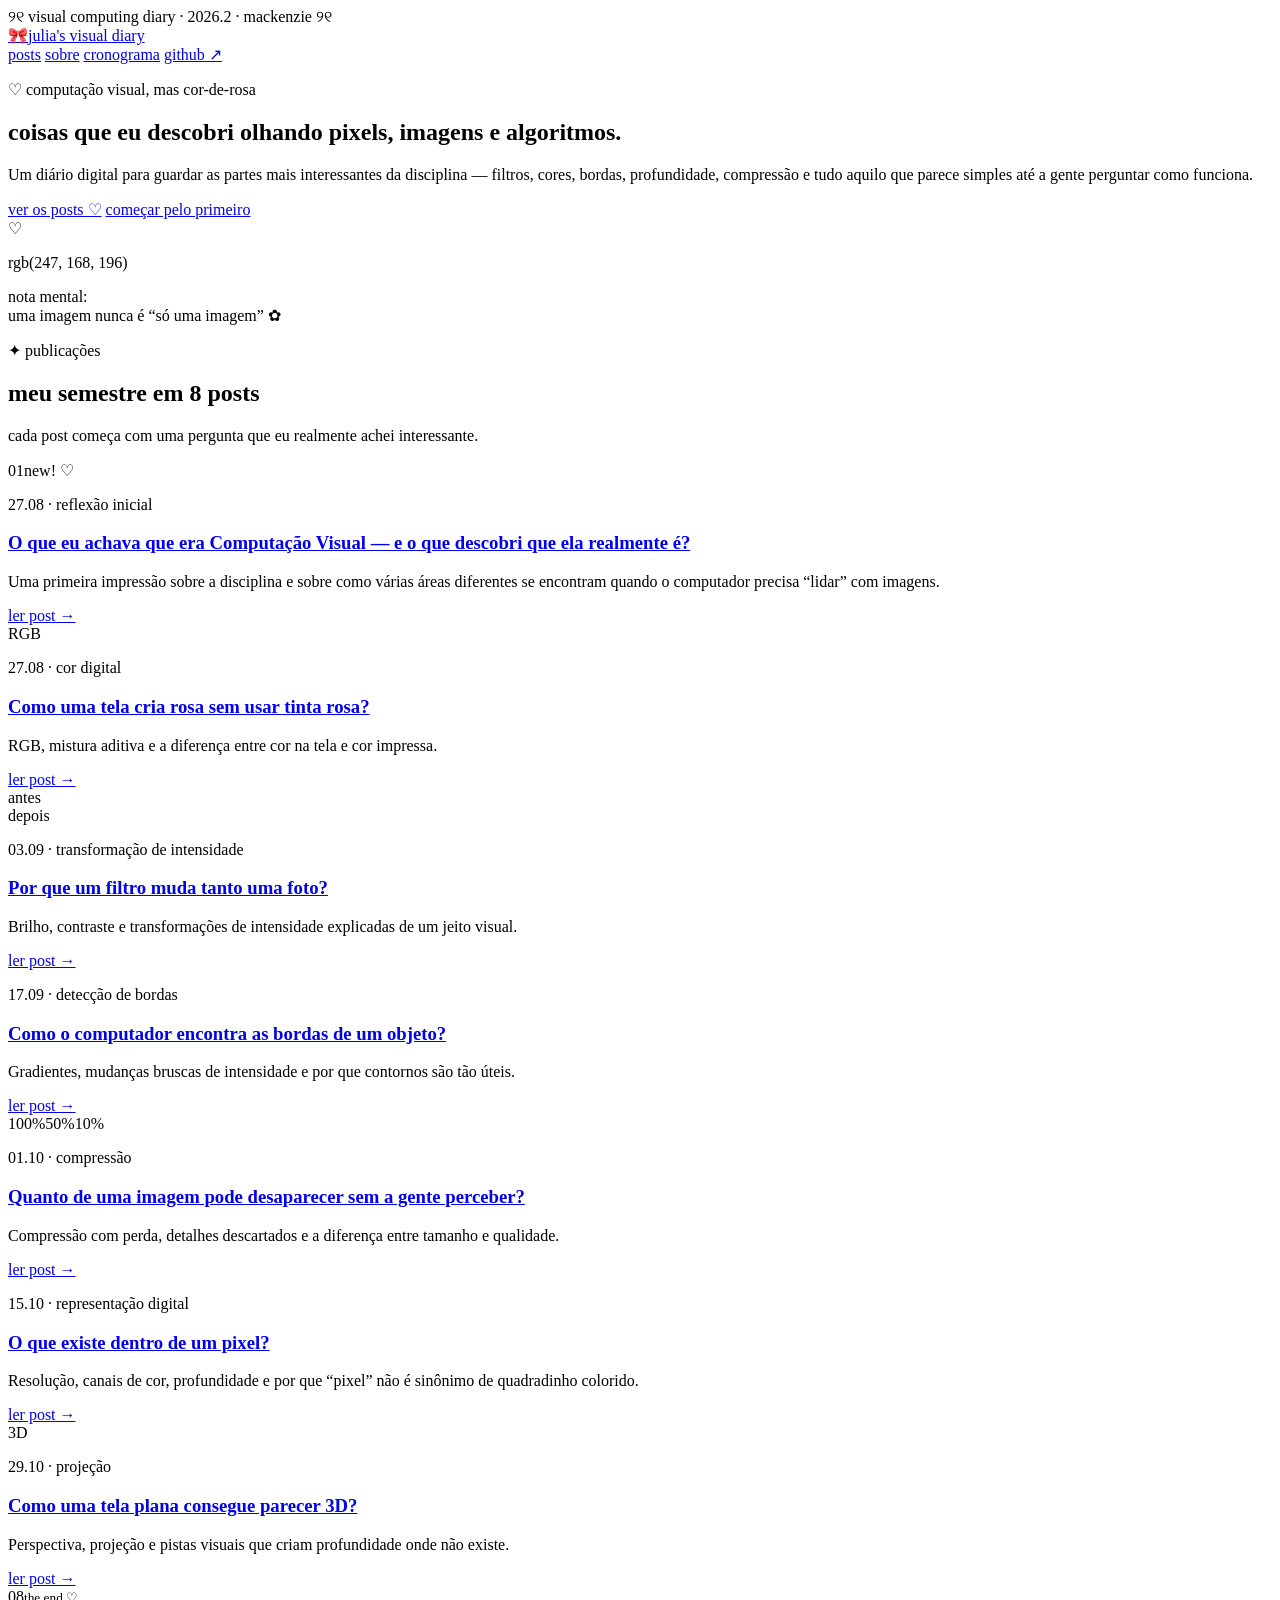
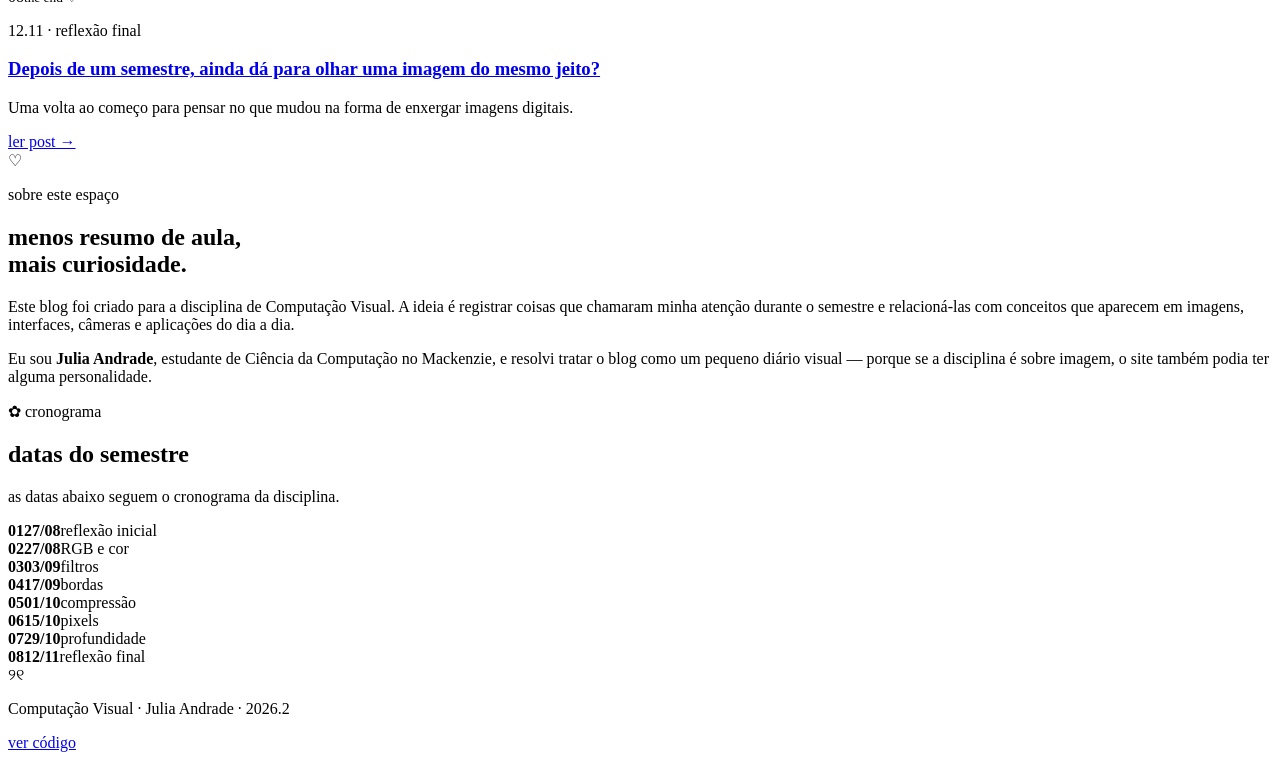
==== index.html @ 03b73a12 "feat: create blog homepage" ====
<!doctype html>
<html lang="pt-BR">
<head>
  <meta charset="utf-8">
  <meta name="viewport" content="width=device-width, initial-scale=1">
  <meta name="description" content="Blog de Computação Visual de Julia Andrade.">
  <meta name="theme-color" content="#f7a8c4">
  <title>Julia's Visual Diary ♡</title>
  <link rel="stylesheet" href="assets/style.css">
</head>
<body>
  <div class="top-strip">୨୧ visual computing diary · 2026.2 · mackenzie ୨୧</div>

  <header class="site-header">
    <a class="logo" href="index.html"><span class="bow">🎀</span><span>julia's visual diary</span></a>
    <nav>
      <a href="#posts">posts</a>
      <a href="#sobre">sobre</a>
      <a href="#cronograma">cronograma</a>
      <a href="https://github.com/juliaandrxde/comp-visual">github ↗</a>
    </nav>
  </header>

  <main>
    <section class="hero">
      <div class="hero-copy paper-card">
        <p class="mini-label">♡ computação visual, mas cor-de-rosa</p>
        <h1>coisas que eu descobri olhando <span>pixels</span>, imagens e algoritmos.</h1>
        <p class="hero-text">Um diário digital para guardar as partes mais interessantes da disciplina — filtros, cores, bordas, profundidade, compressão e tudo aquilo que parece simples até a gente perguntar como funciona.</p>
        <div class="hero-actions">
          <a class="btn primary" href="#posts">ver os posts ♡</a>
          <a class="btn" href="posts/01-primeiras-impressoes.html">começar pelo primeiro</a>
        </div>
      </div>

      <aside class="desk-card">
        <div class="tape tape-one"></div>
        <div class="tape tape-two"></div>
        <div class="screen-window">
          <div class="window-bar"><span></span><span></span><span></span></div>
          <div class="pixel-heart" aria-hidden="true">
            <span>♡</span>
          </div>
          <p>rgb(247, 168, 196)</p>
        </div>
        <div class="sticky-note">nota mental:<br>uma imagem nunca é “só uma imagem” ✿</div>
      </aside>
    </section>

    <section class="section" id="posts">
      <div class="section-title">
        <div>
          <p class="mini-label">✦ publicações</p>
          <h2>meu semestre em 8 posts</h2>
        </div>
        <p>cada post começa com uma pergunta que eu realmente achei interessante.</p>
      </div>

      <div class="post-grid">
        <article class="post-card featured">
          <div class="post-visual checker"><span class="big-number">01</span><span class="sticker">new! ♡</span></div>
          <div class="post-content"><p class="meta">27.08 · reflexão inicial</p><h3><a href="posts/01-primeiras-impressoes.html">O que eu achava que era Computação Visual — e o que descobri que ela realmente é?</a></h3><p>Uma primeira impressão sobre a disciplina e sobre como várias áreas diferentes se encontram quando o computador precisa “lidar” com imagens.</p><a class="read" href="posts/01-primeiras-impressoes.html">ler post →</a></div>
        </article>

        <article class="post-card">
          <div class="post-visual rgb"><span>R</span><span>G</span><span>B</span></div>
          <div class="post-content"><p class="meta">27.08 · cor digital</p><h3><a href="posts/02-cor-rgb.html">Como uma tela cria rosa sem usar tinta rosa?</a></h3><p>RGB, mistura aditiva e a diferença entre cor na tela e cor impressa.</p><a class="read" href="posts/02-cor-rgb.html">ler post →</a></div>
        </article>

        <article class="post-card">
          <div class="post-visual filter"><div class="half original">antes</div><div class="half edited">depois</div></div>
          <div class="post-content"><p class="meta">03.09 · transformação de intensidade</p><h3><a href="posts/03-filtros-intensidade.html">Por que um filtro muda tanto uma foto?</a></h3><p>Brilho, contraste e transformações de intensidade explicadas de um jeito visual.</p><a class="read" href="posts/03-filtros-intensidade.html">ler post →</a></div>
        </article>

        <article class="post-card">
          <div class="post-visual edges"><div class="edge-box"></div></div>
          <div class="post-content"><p class="meta">17.09 · detecção de bordas</p><h3><a href="posts/04-bordas.html">Como o computador encontra as bordas de um objeto?</a></h3><p>Gradientes, mudanças bruscas de intensidade e por que contornos são tão úteis.</p><a class="read" href="posts/04-bordas.html">ler post →</a></div>
        </article>

        <article class="post-card">
          <div class="post-visual compression"><span>100%</span><span>50%</span><span>10%</span></div>
          <div class="post-content"><p class="meta">01.10 · compressão</p><h3><a href="posts/05-compressao.html">Quanto de uma imagem pode desaparecer sem a gente perceber?</a></h3><p>Compressão com perda, detalhes descartados e a diferença entre tamanho e qualidade.</p><a class="read" href="posts/05-compressao.html">ler post →</a></div>
        </article>

        <article class="post-card">
          <div class="post-visual pixel"><div class="pixel-grid"></div></div>
          <div class="post-content"><p class="meta">15.10 · representação digital</p><h3><a href="posts/06-pixels.html">O que existe dentro de um pixel?</a></h3><p>Resolução, canais de cor, profundidade e por que “pixel” não é sinônimo de quadradinho colorido.</p><a class="read" href="posts/06-pixels.html">ler post →</a></div>
        </article>

        <article class="post-card">
          <div class="post-visual depth"><div class="cube">3D</div></div>
          <div class="post-content"><p class="meta">29.10 · projeção</p><h3><a href="posts/07-profundidade.html">Como uma tela plana consegue parecer 3D?</a></h3><p>Perspectiva, projeção e pistas visuais que criam profundidade onde não existe.</p><a class="read" href="posts/07-profundidade.html">ler post →</a></div>
        </article>

        <article class="post-card final-card">
          <div class="post-visual final"><span>08</span><small>the end ♡</small></div>
          <div class="post-content"><p class="meta">12.11 · reflexão final</p><h3><a href="posts/08-reflexao-final.html">Depois de um semestre, ainda dá para olhar uma imagem do mesmo jeito?</a></h3><p>Uma volta ao começo para pensar no que mudou na forma de enxergar imagens digitais.</p><a class="read" href="posts/08-reflexao-final.html">ler post →</a></div>
        </article>
      </div>
    </section>

    <section class="section about" id="sobre">
      <div class="about-title"><span class="heart-badge">♡</span><div><p class="mini-label">sobre este espaço</p><h2>menos resumo de aula,<br>mais curiosidade.</h2></div></div>
      <div class="about-text"><p>Este blog foi criado para a disciplina de Computação Visual. A ideia é registrar coisas que chamaram minha atenção durante o semestre e relacioná-las com conceitos que aparecem em imagens, interfaces, câmeras e aplicações do dia a dia.</p><p>Eu sou <strong>Julia Andrade</strong>, estudante de Ciência da Computação no Mackenzie, e resolvi tratar o blog como um pequeno diário visual — porque se a disciplina é sobre imagem, o site também podia ter alguma personalidade.</p></div>
    </section>

    <section class="section" id="cronograma">
      <div class="section-title"><div><p class="mini-label">✿ cronograma</p><h2>datas do semestre</h2></div><p>as datas abaixo seguem o cronograma da disciplina.</p></div>
      <div class="timeline">
        <div><b>01</b><strong>27/08</strong><span>reflexão inicial</span></div>
        <div><b>02</b><strong>27/08</strong><span>RGB e cor</span></div>
        <div><b>03</b><strong>03/09</strong><span>filtros</span></div>
        <div><b>04</b><strong>17/09</strong><span>bordas</span></div>
        <div><b>05</b><strong>01/10</strong><span>compressão</span></div>
        <div><b>06</b><strong>15/10</strong><span>pixels</span></div>
        <div><b>07</b><strong>29/10</strong><span>profundidade</span></div>
        <div><b>08</b><strong>12/11</strong><span>reflexão final</span></div>
      </div>
    </section>
  </main>

  <footer><span>୨୧</span><p>Computação Visual · Julia Andrade · 2026.2</p><a href="https://github.com/juliaandrxde/comp-visual">ver código</a></footer>
</body>
</html>
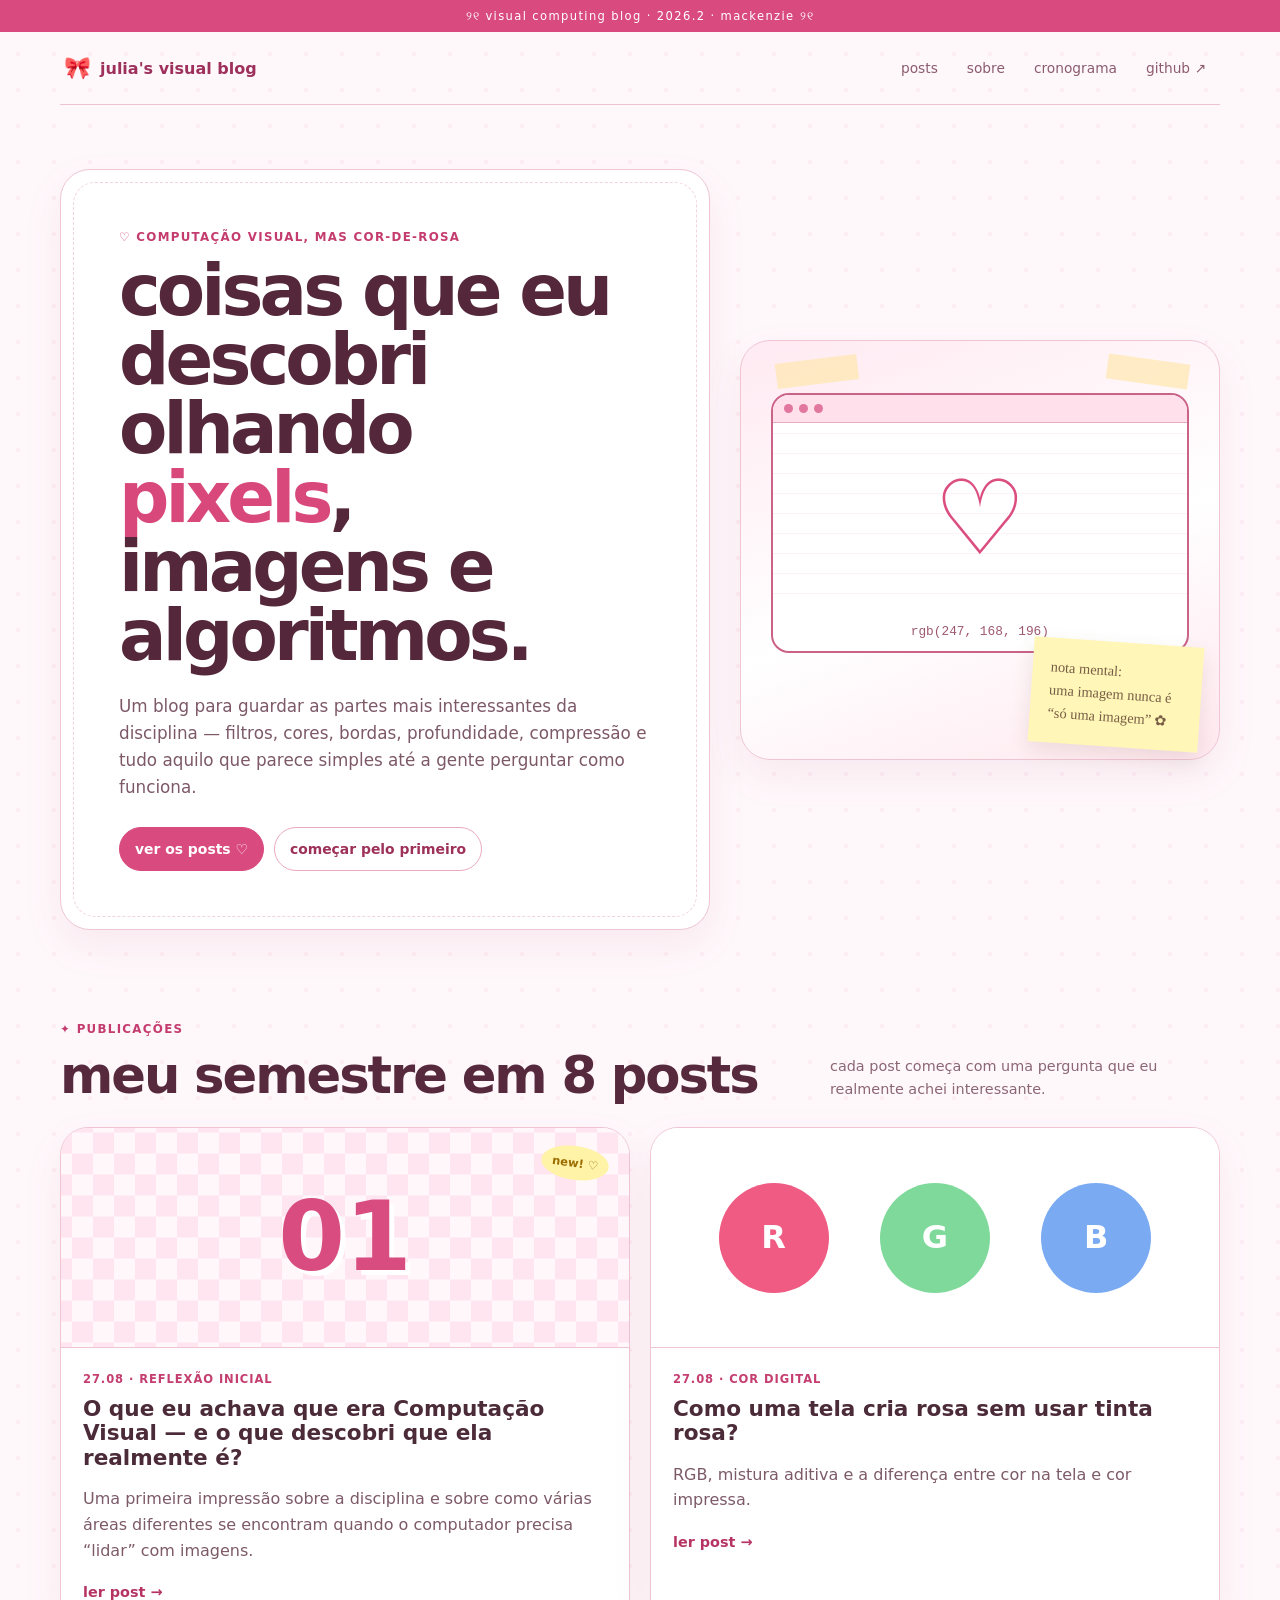
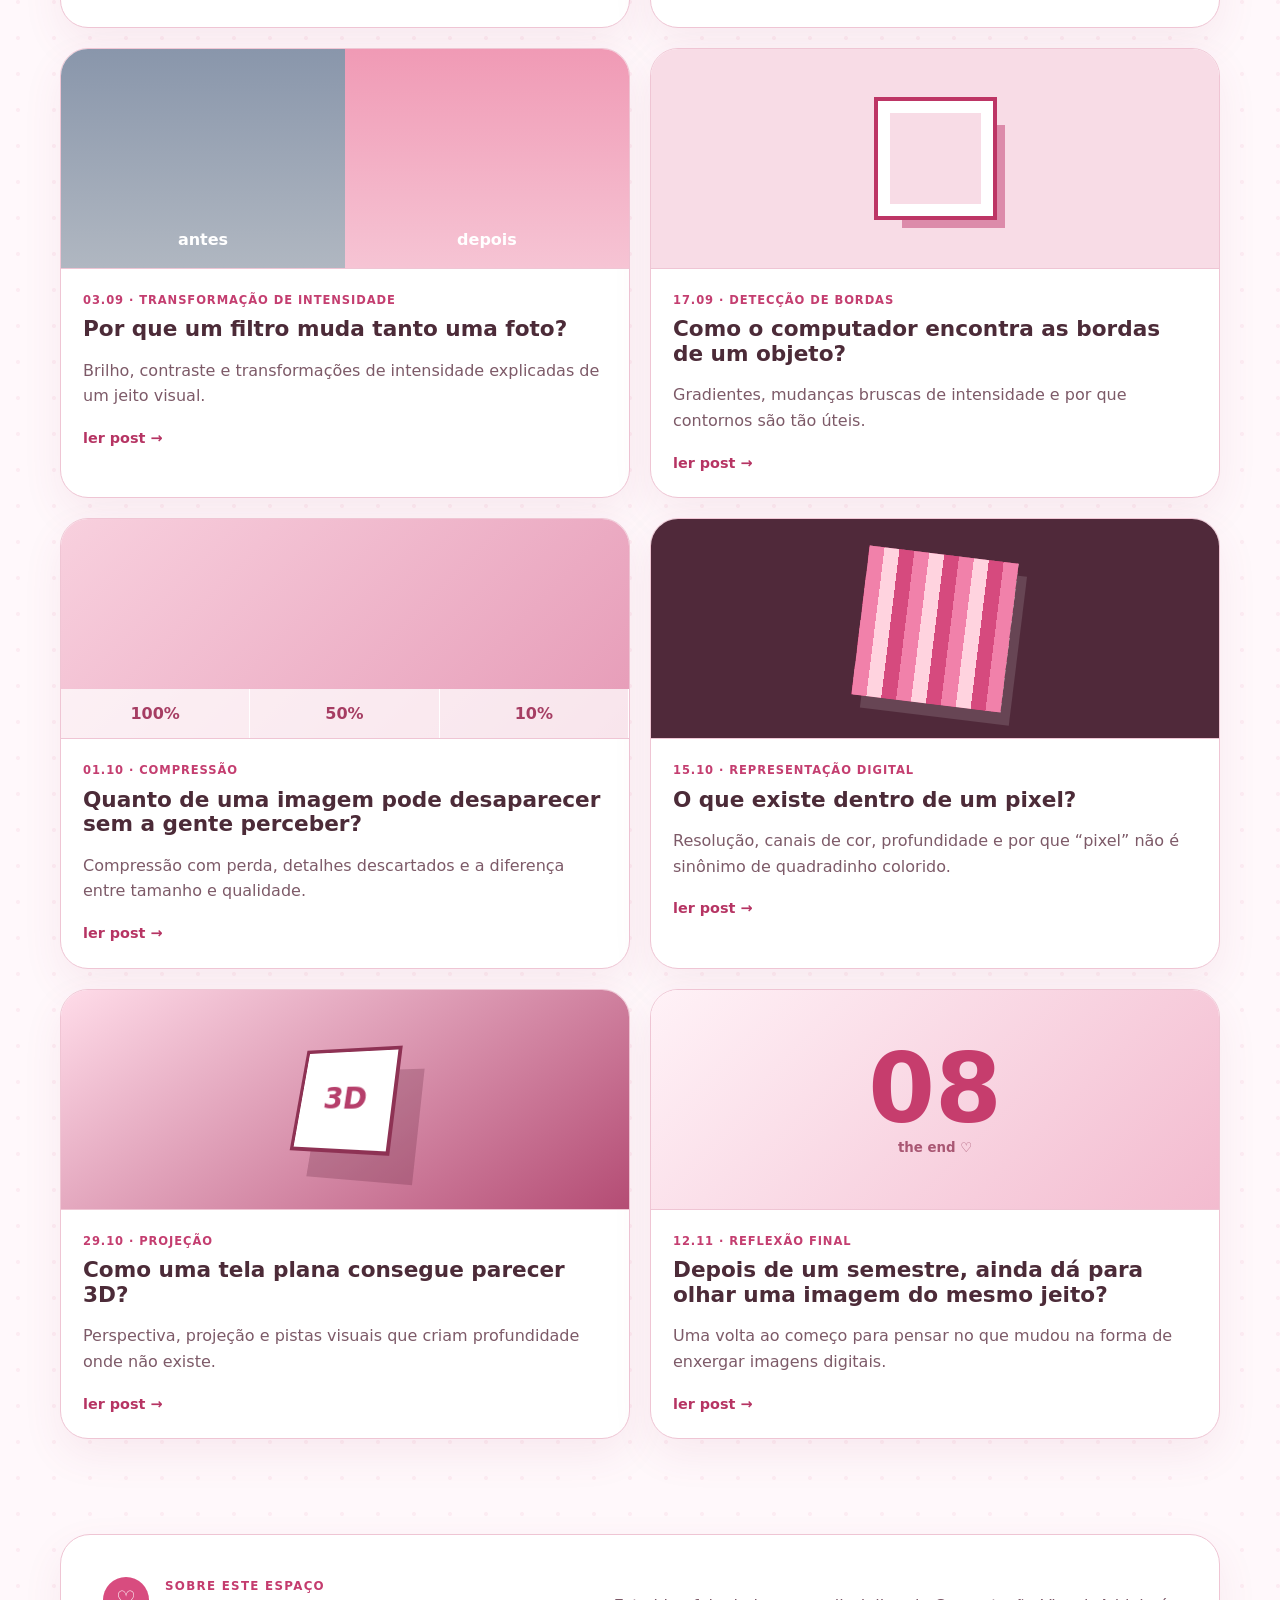
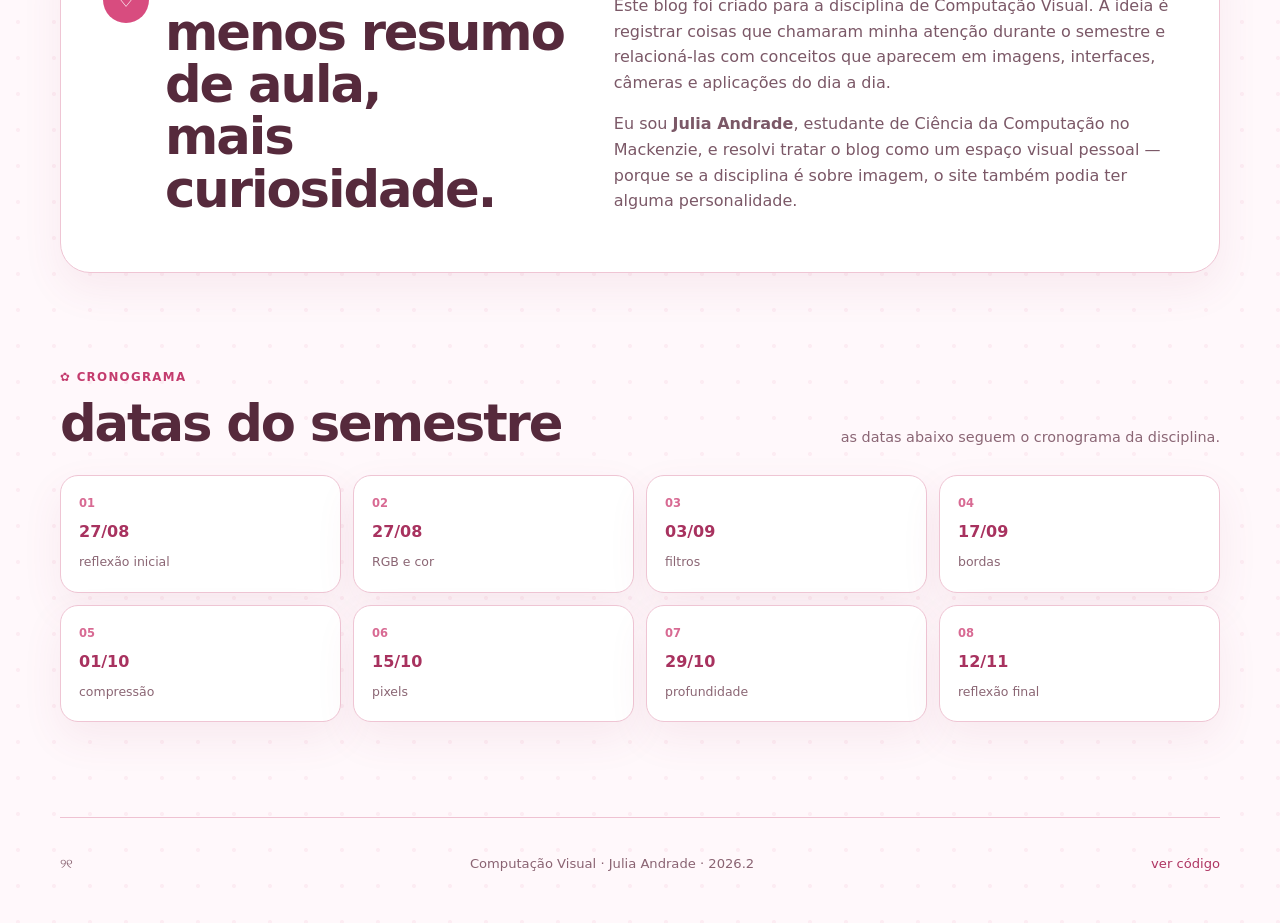
==== commit 928e27c6: "copy: rename visual diary to visual blog" ====
--- a/index.html
+++ b/index.html
@@ -5,14 +5,14 @@
   <meta name="viewport" content="width=device-width, initial-scale=1">
   <meta name="description" content="Blog de Computação Visual de Julia Andrade.">
   <meta name="theme-color" content="#f7a8c4">
-  <title>Julia's Visual Diary ♡</title>
+  <title>Julia's Visual Blog ♡</title>
   <link rel="stylesheet" href="assets/style.css">
 </head>
 <body>
-  <div class="top-strip">୨୧ visual computing diary · 2026.2 · mackenzie ୨୧</div>
+  <div class="top-strip">୨୧ visual computing blog · 2026.2 · mackenzie ୨୧</div>
 
   <header class="site-header">
-    <a class="logo" href="index.html"><span class="bow">🎀</span><span>julia's visual diary</span></a>
+    <a class="logo" href="index.html"><span class="bow">🎀</span><span>julia's visual blog</span></a>
     <nav>
       <a href="#posts">posts</a>
       <a href="#sobre">sobre</a>
@@ -26,7 +26,7 @@
       <div class="hero-copy paper-card">
         <p class="mini-label">♡ computação visual, mas cor-de-rosa</p>
         <h1>coisas que eu descobri olhando <span>pixels</span>, imagens e algoritmos.</h1>
-        <p class="hero-text">Um diário digital para guardar as partes mais interessantes da disciplina — filtros, cores, bordas, profundidade, compressão e tudo aquilo que parece simples até a gente perguntar como funciona.</p>
+        <p class="hero-text">Um blog para guardar as partes mais interessantes da disciplina — filtros, cores, bordas, profundidade, compressão e tudo aquilo que parece simples até a gente perguntar como funciona.</p>
         <div class="hero-actions">
           <a class="btn primary" href="#posts">ver os posts ♡</a>
           <a class="btn" href="posts/01-primeiras-impressoes.html">começar pelo primeiro</a>
@@ -101,7 +101,7 @@
 
     <section class="section about" id="sobre">
       <div class="about-title"><span class="heart-badge">♡</span><div><p class="mini-label">sobre este espaço</p><h2>menos resumo de aula,<br>mais curiosidade.</h2></div></div>
-      <div class="about-text"><p>Este blog foi criado para a disciplina de Computação Visual. A ideia é registrar coisas que chamaram minha atenção durante o semestre e relacioná-las com conceitos que aparecem em imagens, interfaces, câmeras e aplicações do dia a dia.</p><p>Eu sou <strong>Julia Andrade</strong>, estudante de Ciência da Computação no Mackenzie, e resolvi tratar o blog como um pequeno diário visual — porque se a disciplina é sobre imagem, o site também podia ter alguma personalidade.</p></div>
+      <div class="about-text"><p>Este blog foi criado para a disciplina de Computação Visual. A ideia é registrar coisas que chamaram minha atenção durante o semestre e relacioná-las com conceitos que aparecem em imagens, interfaces, câmeras e aplicações do dia a dia.</p><p>Eu sou <strong>Julia Andrade</strong>, estudante de Ciência da Computação no Mackenzie, e resolvi tratar o blog como um espaço visual pessoal — porque se a disciplina é sobre imagem, o site também podia ter alguma personalidade.</p></div>
     </section>
 
     <section class="section" id="cronograma">
--- a/assets/style.css
+++ b/assets/style.css
@@ -0,0 +1 @@
+*{box-sizing:border-box}html{scroll-behavior:smooth}body{margin:0;background:#fff8fb;color:#4c2b38;font-family:Inter,ui-rounded,"SF Pro Rounded",system-ui,sans-serif;line-height:1.6;background-image:radial-gradient(circle at 18px 18px,rgba(222,88,137,.07) 0 2px,transparent 2.2px);background-size:36px 36px}a{color:inherit}img{max-width:100%;display:block}.top-strip{padding:7px 12px;text-align:center;background:#d94b7f;color:#fff;font-size:.72rem;letter-spacing:.12em;text-transform:lowercase}.site-header,main,footer{width:min(1160px,calc(100% - 32px));margin-inline:auto}.site-header{display:flex;justify-content:space-between;align-items:center;gap:22px;padding:18px 4px;border-bottom:1px solid #efc3d3}.logo{display:flex;align-items:center;gap:9px;text-decoration:none;font-weight:850;color:#9e315c}.bow{font-size:1.35rem}.site-header nav{display:flex;gap:9px;flex-wrap:wrap}.site-header nav a{padding:7px 10px;border-radius:999px;text-decoration:none;color:#8b5b6e;font-size:.86rem}.site-header nav a:hover{background:#ffe7f0;color:#b43162}.hero{display:grid;grid-template-columns:1.15fr .85fr;gap:30px;align-items:center;padding:64px 0 90px}.paper-card,.desk-card,.post-card,.about,.timeline div{background:#fff;border:1px solid #efc5d4;box-shadow:0 16px 40px rgba(167,62,101,.08)}.paper-card{position:relative;padding:clamp(28px,5vw,58px);border-radius:30px}.paper-card:before{content:"";position:absolute;inset:12px;border:1px dashed #f2d3de;border-radius:22px;pointer-events:none}.mini-label{margin:0 0 10px;color:#c43c6e;font-size:.74rem;font-weight:850;letter-spacing:.11em;text-transform:uppercase}.hero h1{position:relative;margin:0 0 22px;font-size:clamp(2.7rem,5.5vw,5.3rem);line-height:.98;letter-spacing:-.055em;color:#54283a}.hero h1 span{color:#d8487b}.hero-text{position:relative;max-width:720px;color:#7d5968;font-size:1.05rem}.hero-actions{position:relative;display:flex;gap:10px;flex-wrap:wrap;margin-top:26px}.btn{display:inline-flex;padding:10px 15px;border:1px solid #e9aac1;border-radius:999px;background:#fff;text-decoration:none;color:#9e3159;font-weight:750;font-size:.87rem}.btn.primary{background:#d94b7f;border-color:#d94b7f;color:white}.desk-card{position:relative;min-height:420px;padding:52px 30px 28px;border-radius:30px;background:linear-gradient(160deg,#ffeaf2,#fff 55%,#ffe8ef)}.tape{position:absolute;width:82px;height:25px;background:rgba(255,231,169,.65);transform:rotate(-7deg);top:18px}.tape-one{left:35px}.tape-two{right:30px;transform:rotate(8deg)}.screen-window{overflow:hidden;border:2px solid #cb6288;border-radius:18px;background:#fff}.window-bar{display:flex;gap:6px;padding:9px 11px;background:#ffe0eb;border-bottom:1px solid #e9abc0}.window-bar span{width:9px;height:9px;border-radius:50%;background:#e1779e}.pixel-heart{display:grid;place-items:center;height:190px;background:repeating-linear-gradient(0deg,#fff 0 19px,#f9e6ed 20px),repeating-linear-gradient(90deg,transparent 0 19px,#f4cbd9 20px)}.pixel-heart span{font-size:6.5rem;color:#db4e80;line-height:1}.screen-window p{margin:0;padding:9px;text-align:center;color:#9d5871;font-family:ui-monospace,monospace;font-size:.8rem}.sticky-note{position:absolute;right:18px;bottom:12px;width:170px;padding:18px;background:#fff6b7;box-shadow:0 8px 20px rgba(110,70,50,.12);transform:rotate(4deg);font-family:"Comic Sans MS",cursive;color:#775d45;font-size:.9rem}.section{margin-bottom:95px}.section-title{display:flex;justify-content:space-between;align-items:end;gap:30px;margin-bottom:26px}.section-title h2,.about h2{margin:0;font-size:clamp(2rem,4vw,3.6rem);line-height:1.02;letter-spacing:-.04em;color:#562a3c}.section-title>p{max-width:390px;margin:0;color:#8b6675;font-size:.9rem}.post-grid{display:grid;grid-template-columns:repeat(2,minmax(0,1fr));gap:20px}.post-card{overflow:hidden;border-radius:28px;transition:transform .18s ease,box-shadow .18s ease}.post-card:hover{transform:translateY(-5px) rotate(-.12deg);box-shadow:0 22px 48px rgba(167,62,101,.13)}.post-visual{position:relative;height:220px;display:grid;place-items:center;border-bottom:1px solid #efc5d4;overflow:hidden}.post-content{padding:22px}.meta{margin:0 0 8px;color:#c43e70;font-size:.72rem;font-weight:800;letter-spacing:.08em;text-transform:uppercase}.post-card h3{margin:0 0 10px;font-size:1.35rem;line-height:1.14}.post-card h3 a{text-decoration:none}.post-card p:not(.meta){color:#7d5a68}.read{color:#b63463;text-decoration:none;font-weight:800;font-size:.9rem}.checker{background:repeating-conic-gradient(#ffe5ef 0 25%,#fff7fa 0 50%) 50%/42px 42px}.big-number{font-size:6rem;font-weight:900;color:#d94c80;text-shadow:5px 5px 0 #fff}.sticker{position:absolute;right:20px;top:18px;padding:8px 11px;border-radius:50%;background:#fff3a8;color:#9b6d00;font-size:.72rem;font-weight:900;transform:rotate(8deg)}.rgb{grid-template-columns:repeat(3,1fr);background:#fff}.rgb span{display:grid;place-items:center;width:110px;height:110px;border-radius:50%;color:#fff;font-weight:900;font-size:2rem;mix-blend-mode:multiply}.rgb span:nth-child(1){background:#ef5b83;transform:translateX(28px)}.rgb span:nth-child(2){background:#7fd99a}.rgb span:nth-child(3){background:#7aaaf2;transform:translateX(-28px)}.filter{grid-template-columns:1fr 1fr}.half{height:100%;width:100%;display:grid;place-items:end center;padding:15px;color:white;font-weight:800}.original{background:linear-gradient(#8996ab,#b0b7c1)}.edited{background:linear-gradient(#f09ab5,#f6c4d4)}.edges{background:#f8dce6}.edge-box{width:115px;height:115px;border:12px solid #fff;box-shadow:0 0 0 4px #bd3565,18px 18px 0 -6px #dc8baa}.compression{grid-template-columns:repeat(3,1fr);background:linear-gradient(135deg,#f8d0de,#e69bb7)}.compression span{align-self:end;width:100%;padding:12px;text-align:center;background:rgba(255,255,255,.74);border-right:1px solid white;font-weight:900;color:#a63d63}.pixel{background:#50293a}.pixel-grid{width:150px;height:150px;background:linear-gradient(90deg,#f181aa 33.33%,#ffd3df 33.33% 66.66%,#d64a7e 66.66%),linear-gradient(#d64a7e 33.33%,transparent 33.33% 66.66%,#f181aa 66.66%);background-size:45px 45px;image-rendering:pixelated;transform:rotate(7deg);box-shadow:10px 12px 0 rgba(255,255,255,.13)}.depth{background:linear-gradient(145deg,#ffdce9,#b44c74);perspective:500px}.cube{width:110px;height:110px;display:grid;place-items:center;background:#fff;border:4px solid #8e3254;color:#b63f6b;font-weight:900;font-size:2rem;transform:rotateY(-28deg) rotateX(18deg);box-shadow:25px 25px 0 rgba(94,30,56,.24)}.final{align-content:center;gap:0;background:linear-gradient(135deg,#fff2f7,#f3bbcf)}.final span{font-size:6rem;font-weight:900;color:#c63d6d;line-height:1}.final small{color:#a95773;font-weight:900}.about{display:grid;grid-template-columns:.9fr 1.1fr;gap:50px;padding:42px;border-radius:30px}.about-title{display:flex;gap:16px}.heart-badge{flex:0 0 auto;width:46px;height:46px;display:grid;place-items:center;border-radius:50%;background:#d84c7f;color:#fff;font-size:1.4rem}.about-text{color:#7b5867}.timeline{display:grid;grid-template-columns:repeat(4,1fr);gap:12px}.timeline div{padding:18px;border-radius:18px;background:#fff}.timeline b{display:block;color:#d86a93;font-size:.72rem}.timeline strong{display:block;margin:7px 0 3px;color:#a8325f}.timeline span{color:#8b6674;font-size:.78rem}footer{display:flex;justify-content:space-between;gap:20px;align-items:center;padding:22px 0 36px;border-top:1px solid #efc2d2;color:#8a6372;font-size:.82rem}footer a{text-decoration:none;color:#af3562}.article-shell{width:min(820px,calc(100% - 32px));margin:54px auto 90px}.article{padding:clamp(24px,5vw,48px);border:1px solid #efc5d4;border-radius:30px;background:#fff;box-shadow:0 18px 50px rgba(167,62,101,.09)}.article .back{display:inline-block;margin-bottom:28px;text-decoration:none;color:#b23b67;font-weight:750}.article .kicker{margin:0 0 8px;color:#c43d6e;font-size:.74rem;font-weight:850;letter-spacing:.1em;text-transform:uppercase}.article h1{margin:0 0 18px;font-size:clamp(2.4rem,6vw,4.6rem);line-height:1;letter-spacing:-.05em;color:#552a3d}.article .lead{color:#7a5966;font-size:1.08rem}.article .date{display:inline-block;margin:12px 0 30px;padding:5px 9px;border-radius:999px;background:#fff0f5;color:#af3c67;font-size:.74rem}.article-body{font-family:Georgia,"Times New Roman",serif;color:#543b45;font-size:1.07rem;line-height:1.85}.article-body h2{margin:44px 0 10px;color:#592d40;font-family:Inter,system-ui,sans-serif;font-size:1.7rem;letter-spacing:-.025em}.article-body .callout{margin:28px 0;padding:20px;border:1px solid #ecb7ca;border-radius:18px;background:#fff1f6;font-family:Inter,system-ui,sans-serif}.article-body .demo{margin:28px 0;padding:20px;border:1px solid #edc4d3;border-radius:18px;background:#fffafb;font-family:Inter,system-ui,sans-serif}.swatches{display:grid;grid-template-columns:repeat(3,1fr);gap:10px}.swatch{height:90px;border-radius:14px}.swatch:nth-child(1){background:#ef5b83}.swatch:nth-child(2){background:#71d091}.swatch:nth-child(3){background:#73a9f0}.contrast-demo{display:grid;grid-template-columns:repeat(3,1fr);gap:8px}.contrast-demo div{height:110px;border-radius:12px;background:#888}.contrast-demo div:nth-child(1){filter:contrast(.55)}.contrast-demo div:nth-child(2){filter:contrast(1)}.contrast-demo div:nth-child(3){filter:contrast(1.8)}.pixel-demo{display:grid;grid-template-columns:repeat(8,1fr);gap:2px}.pixel-demo span{aspect-ratio:1;background:#ef8eaf}.pixel-demo span:nth-child(3n){background:#ffd0de}.pixel-demo span:nth-child(4n){background:#b94370}.references{margin-top:42px;padding-top:24px;border-top:1px solid #efc8d6;font-family:Inter,system-ui,sans-serif}.references ul{padding-left:18px;color:#7f5e6b;font-size:.85rem}.post-nav{display:flex;justify-content:space-between;gap:20px;margin-top:42px;padding-top:18px;border-top:1px solid #efc8d6}.post-nav a{text-decoration:none;color:#b03663;font-family:Inter,system-ui,sans-serif;font-weight:750;font-size:.87rem}@media(max-width:850px){.hero,.about{grid-template-columns:1fr}.post-grid{grid-template-columns:1fr}.timeline{grid-template-columns:repeat(2,1fr)}.desk-card{min-height:350px}}@media(max-width:620px){.site-header{display:block}.site-header nav{margin-top:12px}.hero{padding-top:38px}.section-title{display:block}.section-title>p{margin-top:10px}.timeline{grid-template-columns:1fr 1fr}.about{padding:28px 22px}.article{padding:24px 18px}.post-nav{display:grid}.rgb span{width:82px;height:82px}footer{flex-direction:column;align-items:flex-start}}
